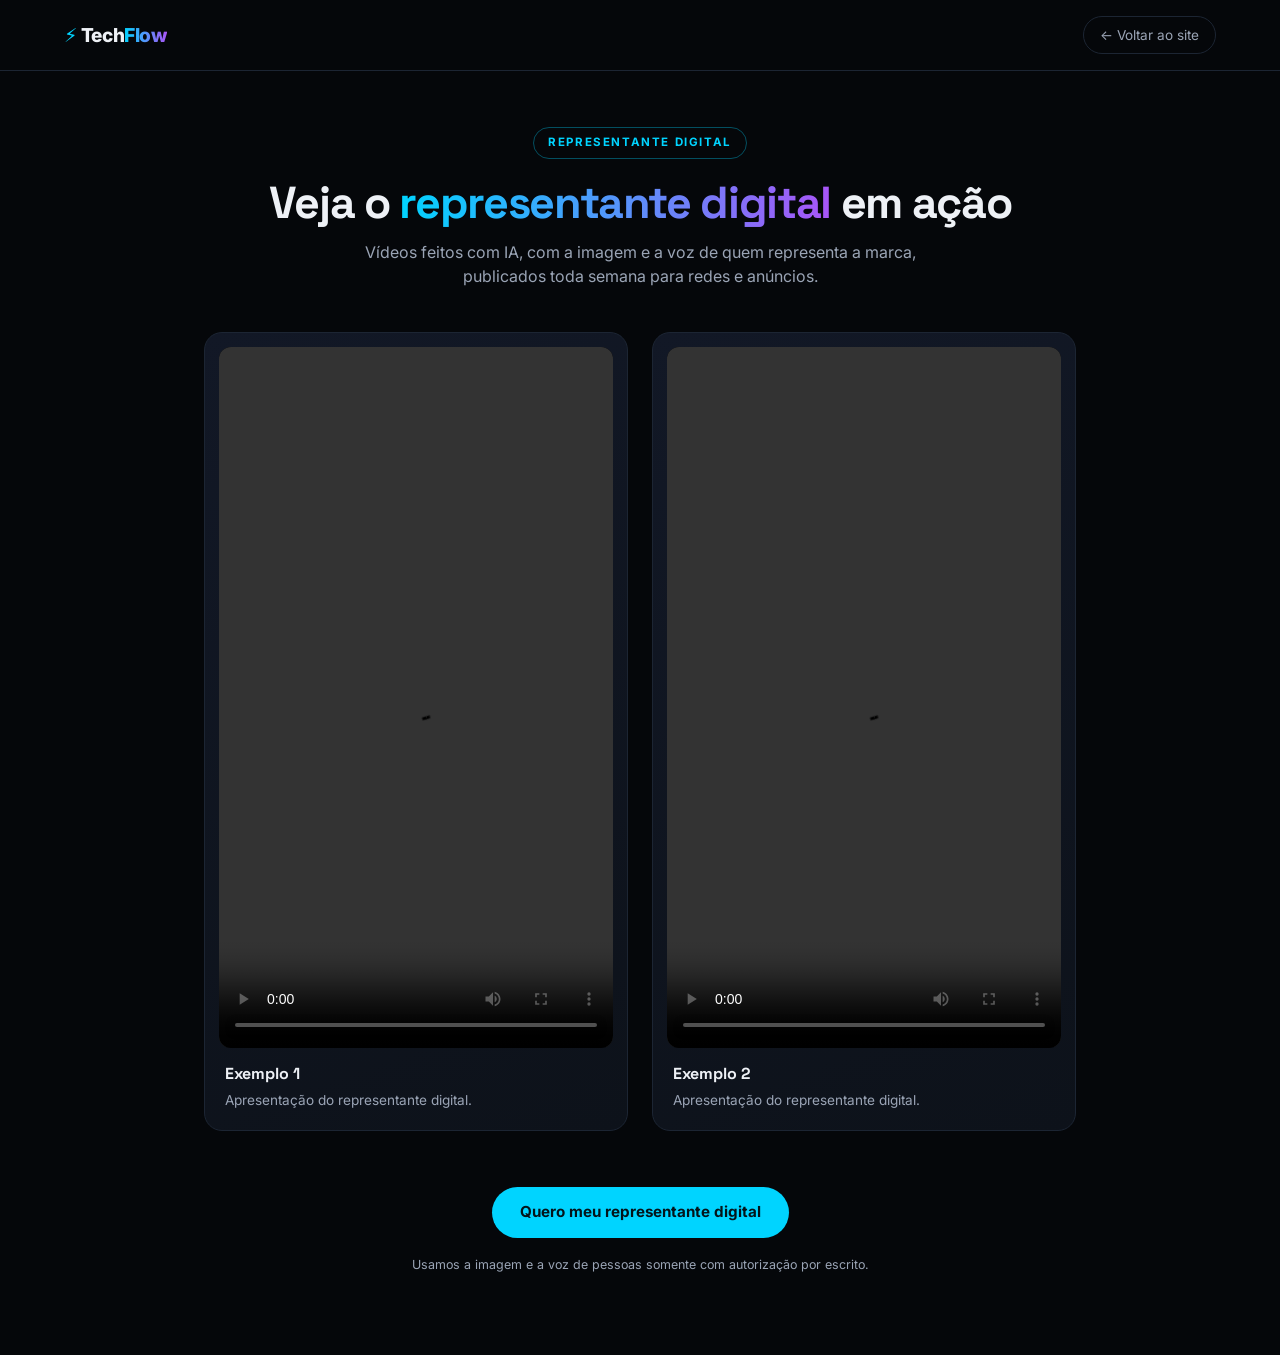
==== representante-digital.html @ a160df66 "representante digital" ====
<!DOCTYPE html>
<html lang="pt-BR">
<head>
<meta charset="UTF-8">
<meta name="viewport" content="width=device-width, initial-scale=1.0">
<title>Representante Digital | TechFlow</title>
<meta name="robots" content="noindex">
<link href="https://fonts.googleapis.com/css2?family=Inter:wght@400;500;600;700&family=Space+Grotesk:wght@500;700&display=swap" rel="stylesheet">
<style>
:root{--bg:#05070a;--card:#0d121a;--line:#1c2533;--tx:#eef1f6;--mut:#9aa4b5;--ac:#00d4ff;--ac2:#a855f7}
*{box-sizing:border-box;margin:0;padding:0}
body{background:var(--bg);color:var(--tx);font-family:'Inter',system-ui,-apple-system,Segoe UI,Roboto,sans-serif;line-height:1.5;-webkit-font-smoothing:antialiased}
a{color:inherit;text-decoration:none}
h1,h2{font-family:'Space Grotesk','Inter',sans-serif}
header{display:flex;align-items:center;justify-content:space-between;padding:16px 5vw;border-bottom:1px solid var(--line)}
.logo{font-weight:800;font-size:1.2rem;letter-spacing:-.02em}
.logo i{font-style:normal;background:linear-gradient(90deg,#00d4ff,#a855f7);-webkit-background-clip:text;background-clip:text;color:transparent}
.back{font-size:.85rem;color:var(--mut);border:1px solid var(--line);padding:8px 16px;border-radius:999px}
.back:hover{color:var(--tx);border-color:var(--ac)}
main{max-width:1000px;margin:0 auto;padding:56px 5vw 80px;text-align:center}
.tag{display:inline-block;font-size:.72rem;font-weight:700;letter-spacing:.14em;text-transform:uppercase;color:var(--ac);border:1px solid rgba(0,212,255,.35);padding:6px 14px;border-radius:999px;margin-bottom:18px}
h1{font-size:clamp(1.8rem,5vw,2.8rem);letter-spacing:-.03em;line-height:1.15;margin-bottom:12px}
h1 span{background:linear-gradient(90deg,#00d4ff,#a855f7);-webkit-background-clip:text;background-clip:text;color:transparent}
.sub{color:var(--mut);max-width:620px;margin:0 auto 44px}
.grid{display:grid;grid-template-columns:1fr 1fr;gap:24px;text-align:left}
.vcard{background:linear-gradient(160deg,#121826,var(--card));border:1px solid var(--line);border-radius:18px;padding:14px;overflow:hidden}
.vcard video{width:100%;display:block;border-radius:12px;background:#000;aspect-ratio:9/16;object-fit:cover}
.vcard h2{font-size:1rem;margin:14px 6px 4px}
.vcard p{font-size:.85rem;color:var(--mut);margin:0 6px 6px}
.cta{margin-top:56px}
.btn{display:inline-block;padding:14px 28px;border-radius:999px;background:var(--ac);color:#04141a;font-weight:700;font-size:.95rem}
.btn:hover{filter:brightness(1.12)}
.note{font-size:.78rem;color:var(--mut);margin-top:18px}
@media(max-width:700px){.grid{grid-template-columns:1fr}}
</style>
</head>
<body>
<header>
  <a class="logo" href="index.html"><span style="color:#00d4ff">&#9889;</span> Tech<i>Flow</i></a>
  <a class="back" href="index.html">&larr; Voltar ao site</a>
</header>
<main>
  <span class="tag">Representante Digital</span>
  <h1>Veja o <span>representante digital</span> em ação</h1>
  <p class="sub">Vídeos feitos com IA, com a imagem e a voz de quem representa a marca, publicados toda semana para redes e anúncios.</p>

  <div class="grid">
    <div class="vcard">
      <video controls playsinline preload="metadata" src="assets/videos/representante-1.mp4"></video>
      <h2>Exemplo 1</h2>
      <p>Apresentação do representante digital.</p>
    </div>
    <div class="vcard">
      <video controls playsinline preload="metadata" src="assets/videos/representante-2.mp4"></video>
      <h2>Exemplo 2</h2>
      <p>Apresentação do representante digital.</p>
    </div>
  </div>

  <div class="cta">
    <a class="btn" href="https://api.whatsapp.com/send?phone=5531999232730&text=Quero%20meu%20representante%20digital!" target="_blank" rel="noopener">Quero meu representante digital</a>
    <p class="note">Usamos a imagem e a voz de pessoas somente com autorização por escrito.</p>
  </div>
</main>
</body>
</html>
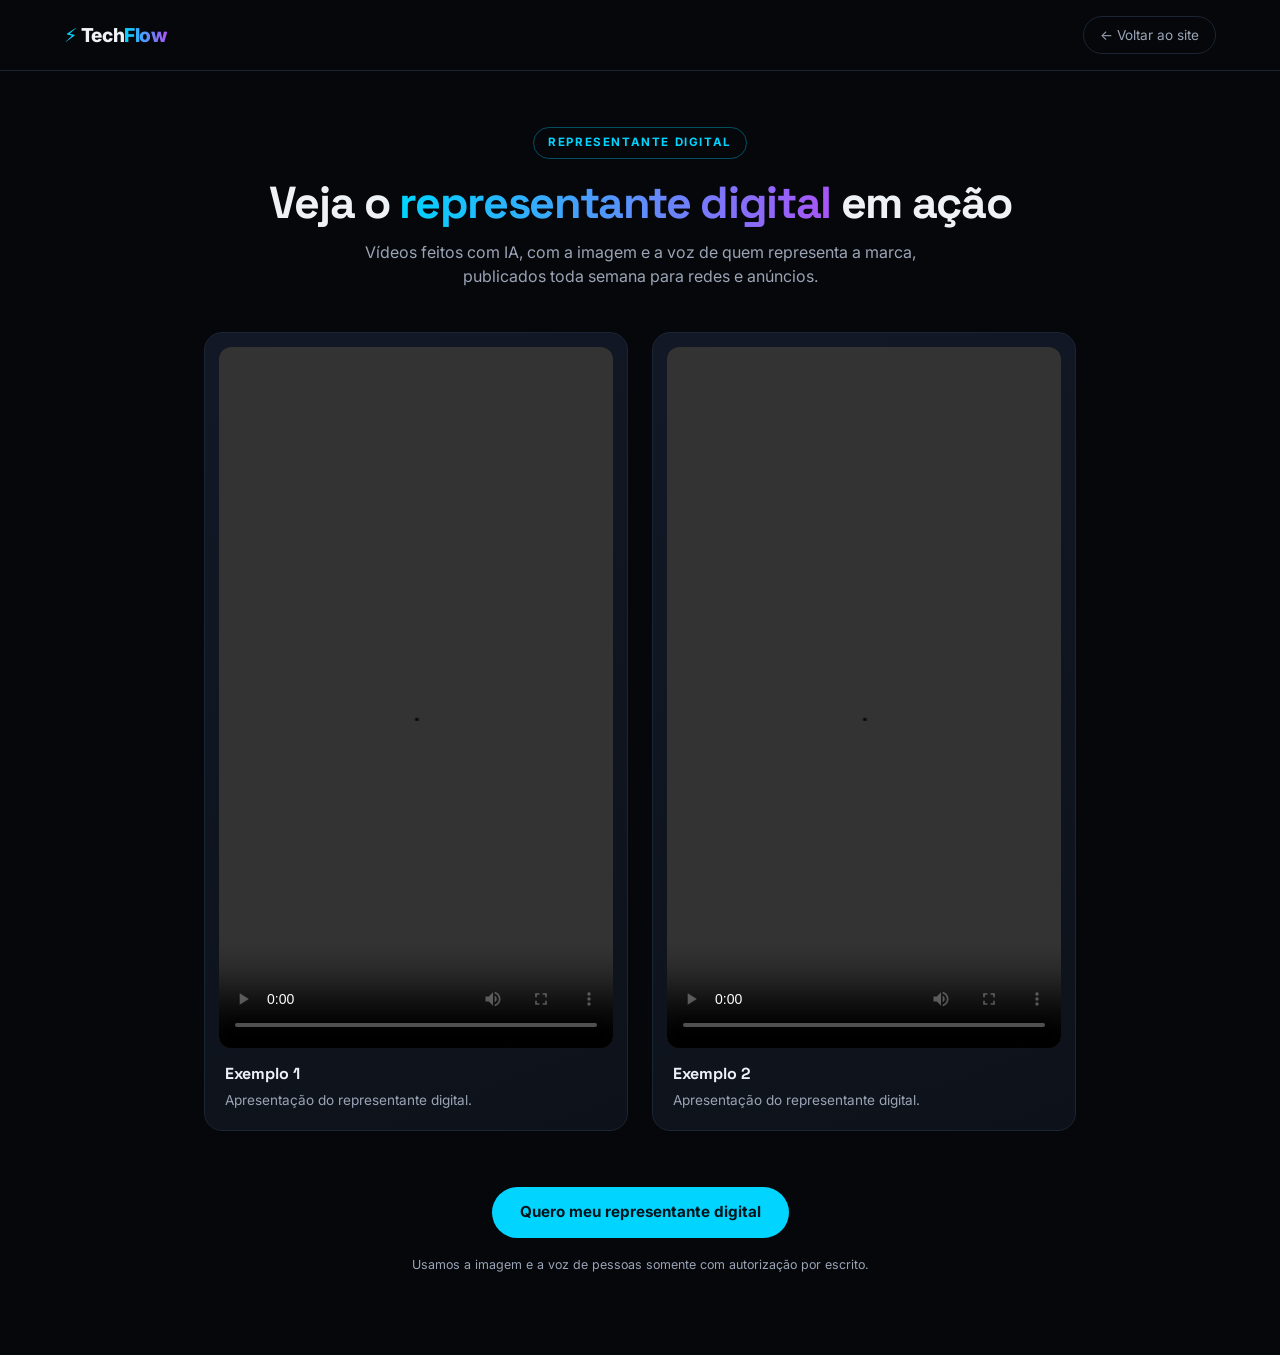
==== commit 25d16ebd: "final msm" ====
--- a/representante-digital.html
+++ b/representante-digital.html
@@ -46,12 +46,12 @@
 
   <div class="grid">
     <div class="vcard">
-      <video controls playsinline preload="metadata" src="assets/videos/representante-1.mp4"></video>
+      <video controls playsinline preload="metadata" src="assets/videos/representante-digital1.mp4"></video>
       <h2>Exemplo 1</h2>
       <p>Apresentação do representante digital.</p>
     </div>
     <div class="vcard">
-      <video controls playsinline preload="metadata" src="assets/videos/representante-2.mp4"></video>
+      <video controls playsinline preload="metadata" src="assets/videos/representante-digital2.mp4"></video>
       <h2>Exemplo 2</h2>
       <p>Apresentação do representante digital.</p>
     </div>
